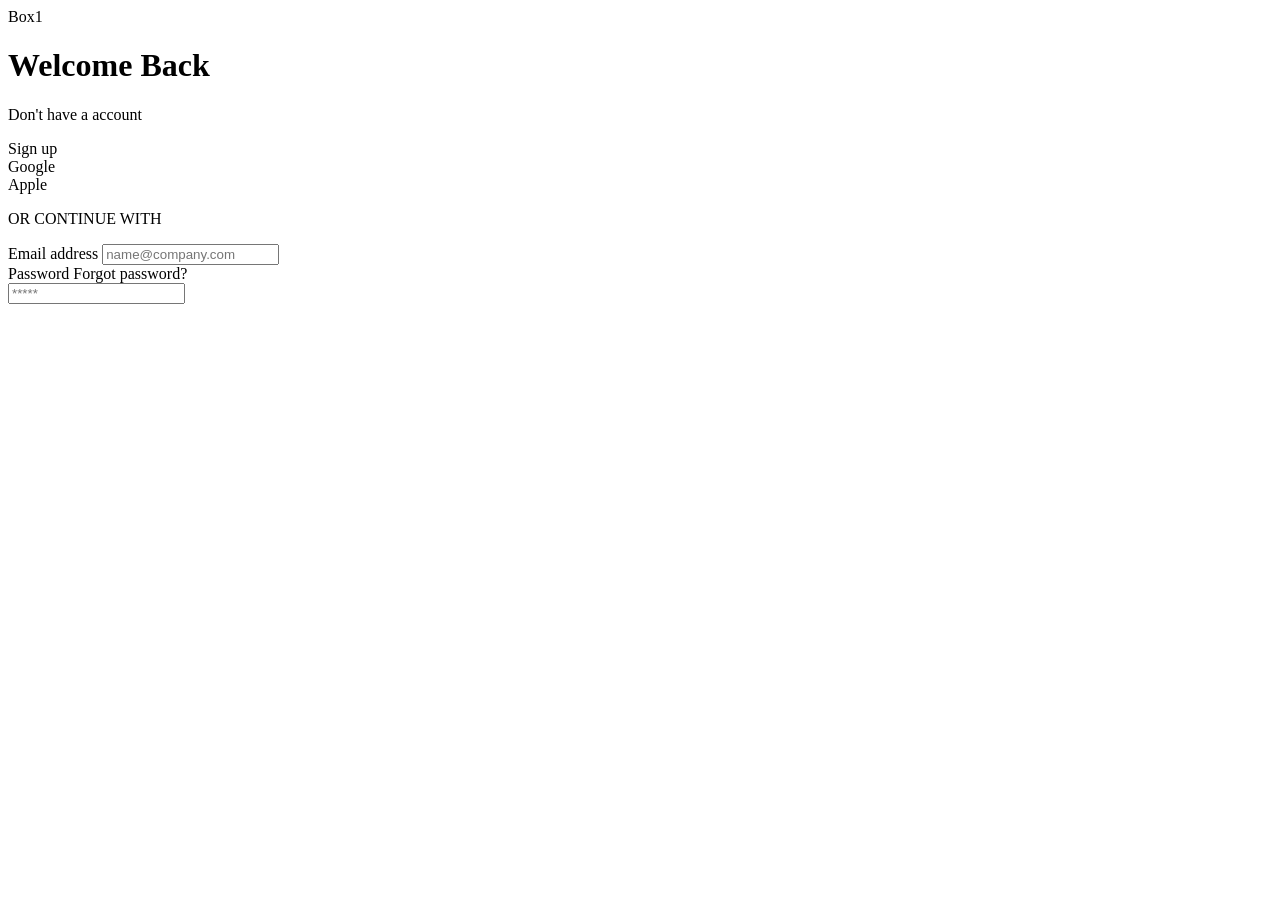
==== index.html @ aad6f6d4 "Initial Files" ====
<!DOCTYPE html>
<html lang="en">
<head>
    <meta charset="UTF-8">
    <meta name="viewport" content="width=device-width, initial-scale=1.0">
    <title>Document</title>
</head>
<body>
    <!DOCTYPE html>
<html lang="en">

<head>
    <meta charset="UTF-8">
    <meta name="viewport" content="width=device-width, initial-scale=1.0">
    <title>Login Form</title>

</head>

<body>
    <!-- This is our Main Box of Login Form -->

    <div class="main-box">

        <!-- For the starting box in the Main Box -->
        <div class="starting-box">Box1</div>

        <!-- For the main Heading -->
        <h1 id="heading">Welcome Back</h1>

        <!--Simple Question Related to the Account-->
        <div class="first-paragraph">
            <p id="paragraph">Don't have a account</p>
            <a id="for-new-account">Sign up</a>
        </div>

        <!--For Singing or Log in the Existing Account of Google or Apple-->
        <div class="existing-accounts-boxes">
            <div class="box-for-login-google">Google</div>
            <div class="box-for-login-apple"> Apple </div>
        </div>

        <!--Continue With-->
        <div class="para-for-continue">
            <p>OR CONTINUE WITH</p>
        </div>

        <!--Fill the info to create a New Account-->
        <form action="post">
            <label for="username">Email address</label>
            <input type="email" id="email" placeholder="name@company.com">

            <div class="password-setting">
                <label for="username">Password</label>
                <a id="forgot-password">Forgot password?</a>
            </div>

            <input type="password" id="password" placeholder="*****">

        </form>
    </div>
</body>

</html>
</body>
</html>
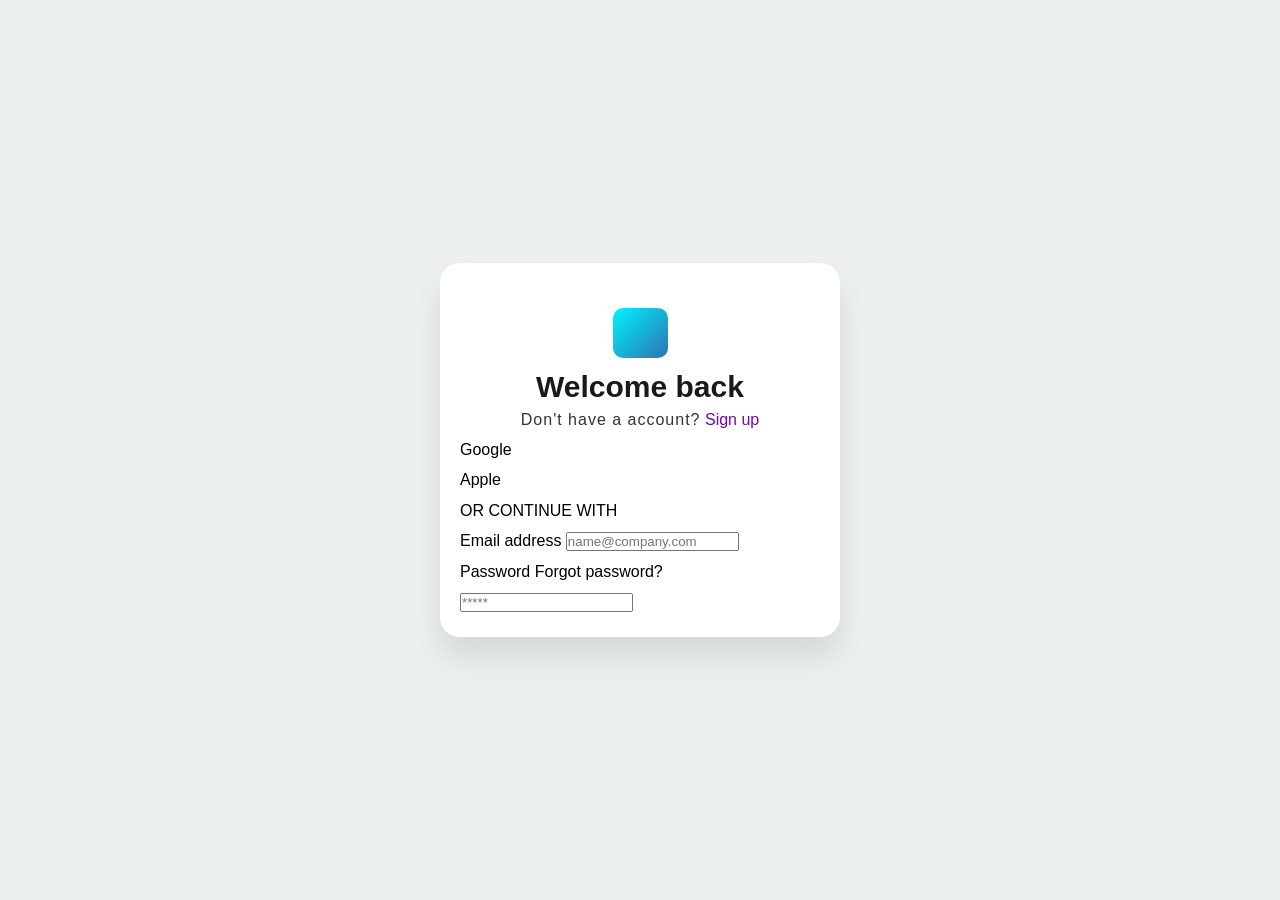
==== commit 4f9f7b6b: "form has been design half" ====
--- a/index.html
+++ b/index.html
@@ -1,66 +1,64 @@
-<!DOCTYPE html>
+<!doctype html>
 <html lang="en">
-<head>
-    <meta charset="UTF-8">
-    <meta name="viewport" content="width=device-width, initial-scale=1.0">
-    <title>Document</title>
-</head>
-<body>
-    <!DOCTYPE html>
-<html lang="en">
+  <head>
+    <meta charset="UTF-8" />
+    <meta name="viewport" content="width=device-width, initial-scale=1.0" />
+    <link rel="stylesheet" href="style.css" />
+    <title>Login Form | Login your account</title>
+  </head>
+  <body>
+    <!doctype html>
+    <html lang="en">
+      <head>
+        <meta charset="UTF-8" />
+        <meta name="viewport" content="width=device-width, initial-scale=1.0" />
+        <title>Login Form</title>
+      </head>
 
-<head>
-    <meta charset="UTF-8">
-    <meta name="viewport" content="width=device-width, initial-scale=1.0">
-    <title>Login Form</title>
+      <body>
+        <!-- This is our Main Box of Login Form -->
+        <section class="main-container">
+          <div class="main-box">
+            <div class="centering-box">
+              <!-- For the starting box in the Main Box -->
+              <span class="starting-box"></span>
 
-</head>
+              <!-- For the main Heading -->
+              <h1 id="heading">Welcome back</h1>
+            </div>
+            <!--Simple Question Related to the Account-->
+            <div class="first-paragraph">
+              <p id="paragraph">Don't have a account?</p>
+              &nbsp;
+              <a id="for-new-account">Sign up</a>
+            </div>
 
-<body>
-    <!-- This is our Main Box of Login Form -->
+            <!--For Singing or Log in the Existing Account of Google or Apple-->
+            <div class="existing-accounts-boxes">
+              <div class="box-for-login-google">Google</div>
+              <div class="box-for-login-apple">Apple</div>
+            </div>
 
-    <div class="main-box">
+            <!--Continue With-->
+            <div class="para-for-continue">
+              <p>OR CONTINUE WITH</p>
+            </div>
 
-        <!-- For the starting box in the Main Box -->
-        <div class="starting-box">Box1</div>
+            <!--Fill the info to create a New Account-->
+            <form action="get">
+              <label for="username">Email address</label>
+              <input type="email" id="email" placeholder="name@company.com" />
 
-        <!-- For the main Heading -->
-        <h1 id="heading">Welcome Back</h1>
-
-        <!--Simple Question Related to the Account-->
-        <div class="first-paragraph">
-            <p id="paragraph">Don't have a account</p>
-            <a id="for-new-account">Sign up</a>
-        </div>
-
-        <!--For Singing or Log in the Existing Account of Google or Apple-->
-        <div class="existing-accounts-boxes">
-            <div class="box-for-login-google">Google</div>
-            <div class="box-for-login-apple"> Apple </div>
-        </div>
-
-        <!--Continue With-->
-        <div class="para-for-continue">
-            <p>OR CONTINUE WITH</p>
-        </div>
-
-        <!--Fill the info to create a New Account-->
-        <form action="post">
-            <label for="username">Email address</label>
-            <input type="email" id="email" placeholder="name@company.com">
-
-            <div class="password-setting">
+              <div class="password-setting">
                 <label for="username">Password</label>
                 <a id="forgot-password">Forgot password?</a>
-            </div>
+              </div>
 
-            <input type="password" id="password" placeholder="*****">
-
-        </form>
-    </div>
-</body>
-
+              <input type="password" id="password" placeholder="*****" />
+            </form>
+          </div>
+        </section>
+      </body>
+    </html>
+  </body>
 </html>
-</body>
-</html>
-
--- a/style.css
+++ b/style.css
@@ -0,0 +1,80 @@
+:root {
+  --background_color: #ecf0f1;
+  --primary_color: #212529;
+  --secondary_color: #ddd;
+}
+
+* {
+  margin: 0;
+  padding: 0;
+  box-sizing: border-box;
+}
+
+body {
+  background-color: var(--background_color);
+  font-family: sans-serif;
+}
+
+.main-container {
+  display: flex;
+  justify-content: center;
+  align-items: center;
+  height: 100vh;
+  padding: 20px;
+}
+
+.main-box {
+  max-width: 400px;
+  width: 100%;
+  background-color: #fff;
+  display: flex;
+  flex-direction: column;
+  padding: 20px;
+  line-height: 1.9;
+  border-radius: 20px;
+  box-shadow: 0 20px 30px rgba(0, 0, 0, 0.1);
+}
+
+.centering-box {
+  display: flex;
+  justify-content: center;
+  align-items: center;
+  flex-direction: column;
+}
+
+.starting-box {
+  height: 20%;
+  width: 55px;
+  padding: 25px;
+  border-radius: 10px;
+  margin: 25px 0 0 0;
+  background: linear-gradient(135deg, #00f2fe 0%, #2d74b1 100%);
+}
+
+#heading {
+  color: rgba(0, 0, 0, 0.9);
+  font-size: 30px;
+  font-weight: 600;
+}
+
+.first-paragraph {
+  display: flex;
+  justify-content: center;
+  align-items: center;
+  margin-top: -10px;
+}
+
+#paragraph {
+  font-weight: normal;
+  font-size: 16px;
+  color: rgba(0, 0, 0, 0.8);
+  letter-spacing: 1px;
+  font-weight: 500;
+  cursor: pointer;
+}
+
+#for-new-account {
+  color: rgb(111, 8, 180);
+  font-weight: 500;
+  cursor: pointer;
+}
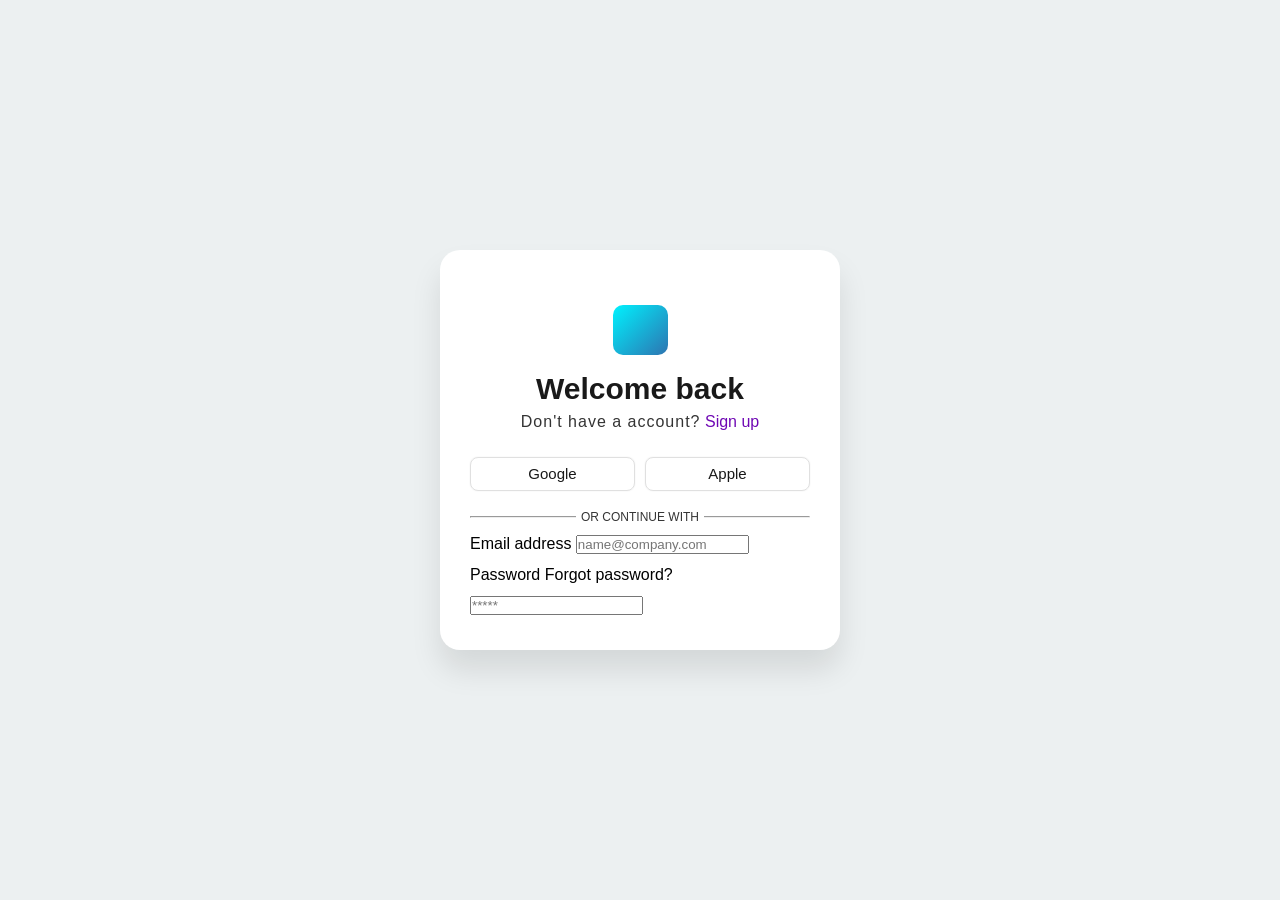
==== commit f0dcc798: "improved the designing" ====
--- a/index.html
+++ b/index.html
@@ -39,6 +39,7 @@
               <div class="box-for-login-apple">Apple</div>
             </div>
 
+            <hr />
             <!--Continue With-->
             <div class="para-for-continue">
               <p>OR CONTINUE WITH</p>
--- a/style.css
+++ b/style.css
@@ -29,7 +29,7 @@
   background-color: #fff;
   display: flex;
   flex-direction: column;
-  padding: 20px;
+  padding: 30px;
   line-height: 1.9;
   border-radius: 20px;
   box-shadow: 0 20px 30px rgba(0, 0, 0, 0.1);
@@ -47,7 +47,7 @@
   width: 55px;
   padding: 25px;
   border-radius: 10px;
-  margin: 25px 0 0 0;
+  margin: 25px 0 5px 0;
   background: linear-gradient(135deg, #00f2fe 0%, #2d74b1 100%);
 }
 
@@ -65,7 +65,6 @@
 }
 
 #paragraph {
-  font-weight: normal;
   font-size: 16px;
   color: rgba(0, 0, 0, 0.8);
   letter-spacing: 1px;
@@ -78,3 +77,58 @@
   font-weight: 500;
   cursor: pointer;
 }
+
+.existing-accounts-boxes {
+  display: flex;
+  justify-content: space-evenly;
+  margin-top: 20px;
+  margin-bottom: 20px;
+  gap: 10px;
+}
+
+.box-for-login-google {
+  border: 1px solid #ddd;
+  padding: 2px;
+  width: 50%;
+  height: 10%;
+  text-align: center;
+  border-radius: 8px;
+  font-size: 15px;
+  color: black;
+  font-weight: 400;
+  opacity: 0.9;
+  box-shadow: 0 0 1.4px 0px rgba(0, 0, 0, 0.1);
+}
+
+.box-for-login-apple {
+  border: 1px solid #ddd;
+  padding: 2px;
+  width: 50%;
+  height: 10%;
+  text-align: center;
+  border-radius: 8px;
+  font-size: 15px;
+  color: black;
+  font-weight: 400;
+  opacity: 0.9;
+  box-shadow: 0 0 1.4px 0px rgba(0, 0, 0, 0.1);
+}
+
+.para-for-continue {
+  display: flex;
+  justify-content: center;
+  margin-top: -12px;
+}
+
+hr {
+  margin-top: 5px;
+}
+
+.para-for-continue > p {
+  font-size: 12px;
+  color: rgba(0, 0, 0, 0.8);
+  letter-spacing: 0px;
+  background-color: white;
+  padding: 0 5px 0 5px;
+  font-family: arial;
+}
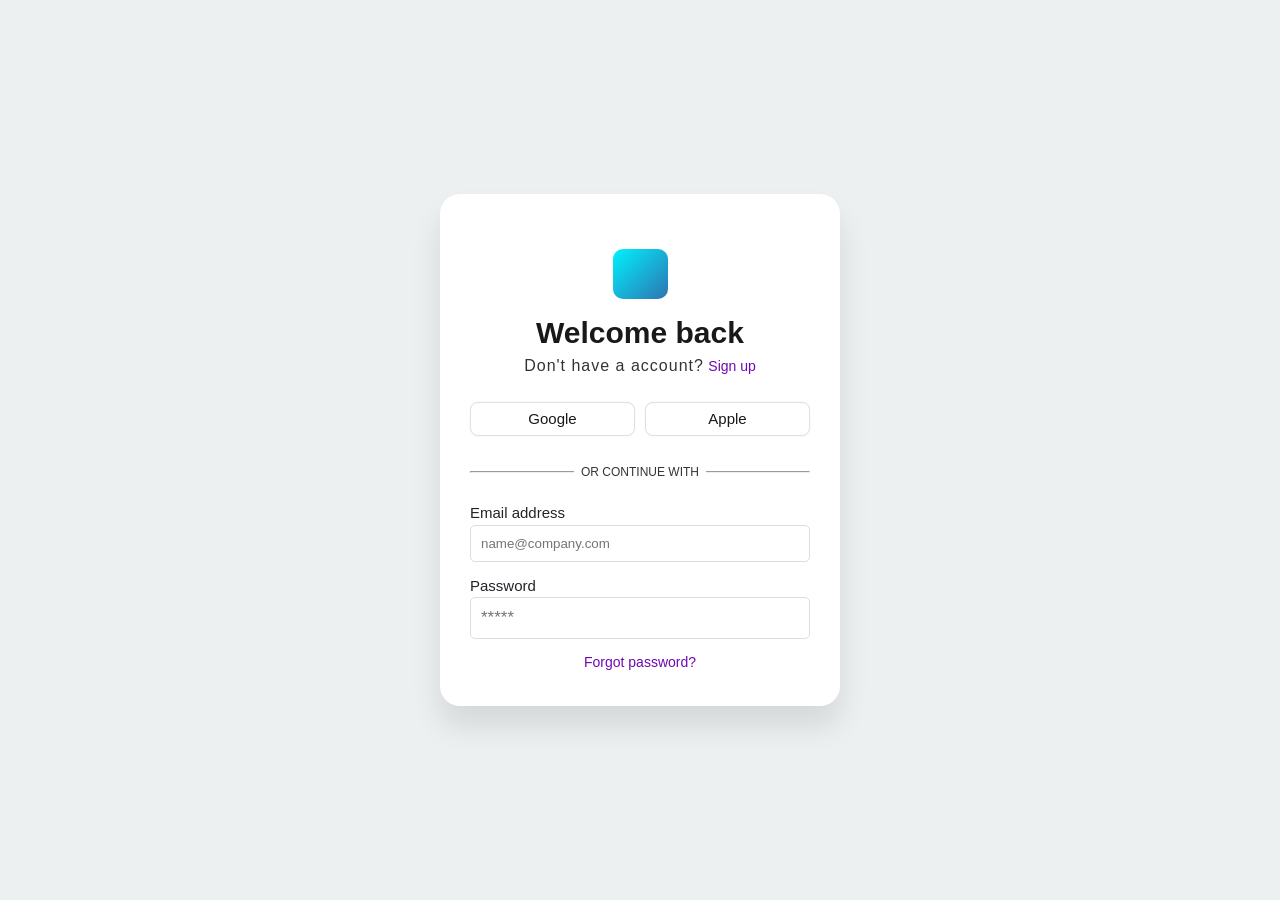
==== commit 9189f3a3: "Successfully Designed the Login Form" ====
--- a/index.html
+++ b/index.html
@@ -50,12 +50,15 @@
               <label for="username">Email address</label>
               <input type="email" id="email" placeholder="name@company.com" />
 
-              <div class="password-setting">
-                <label for="username">Password</label>
-                <a id="forgot-password">Forgot password?</a>
-              </div>
+              <label for="username">Password</label>
 
-              <input type="password" id="password" placeholder="*****" />
+              <input
+                style="font-size: 17px"
+                type="password"
+                id="password"
+                placeholder="*****"
+              />
+              <a id="forgot-password">Forgot password?</a>
             </form>
           </div>
         </section>
--- a/style.css
+++ b/style.css
@@ -98,6 +98,11 @@
   font-weight: 400;
   opacity: 0.9;
   box-shadow: 0 0 1.4px 0px rgba(0, 0, 0, 0.1);
+  cursor: pointer;
+}
+
+.box-for-login-google:hover {
+  border-color: black;
 }
 
 .box-for-login-apple {
@@ -112,6 +117,12 @@
   font-weight: 400;
   opacity: 0.9;
   box-shadow: 0 0 1.4px 0px rgba(0, 0, 0, 0.1);
+  margin-bottom: 10px;
+  cursor: pointer;
+}
+
+.box-for-login-apple:hover {
+  border-color: black;
 }
 
 .para-for-continue {
@@ -129,6 +140,36 @@
   color: rgba(0, 0, 0, 0.8);
   letter-spacing: 0px;
   background-color: white;
-  padding: 0 5px 0 5px;
+  padding: 0 7px 0 7px;
   font-family: arial;
 }
+
+form {
+  display: flex;
+  justify-content: center;
+  flex-direction: column;
+  margin-top: 15px;
+}
+
+label {
+  font-size: 15px;
+  font-weight: 500;
+  color: var(--primary_color);
+  margin-bottom: -3px;
+}
+
+input {
+  padding: 10px;
+  border-radius: 5px;
+  border: 1px solid #ddd;
+  text-align: left;
+  margin-bottom: 10px;
+  padding-right: 5px;
+}
+
+a {
+  text-align: center;
+  font-size: 14px;
+  color: rgb(111, 8, 180);
+  cursor: pointer;
+}
